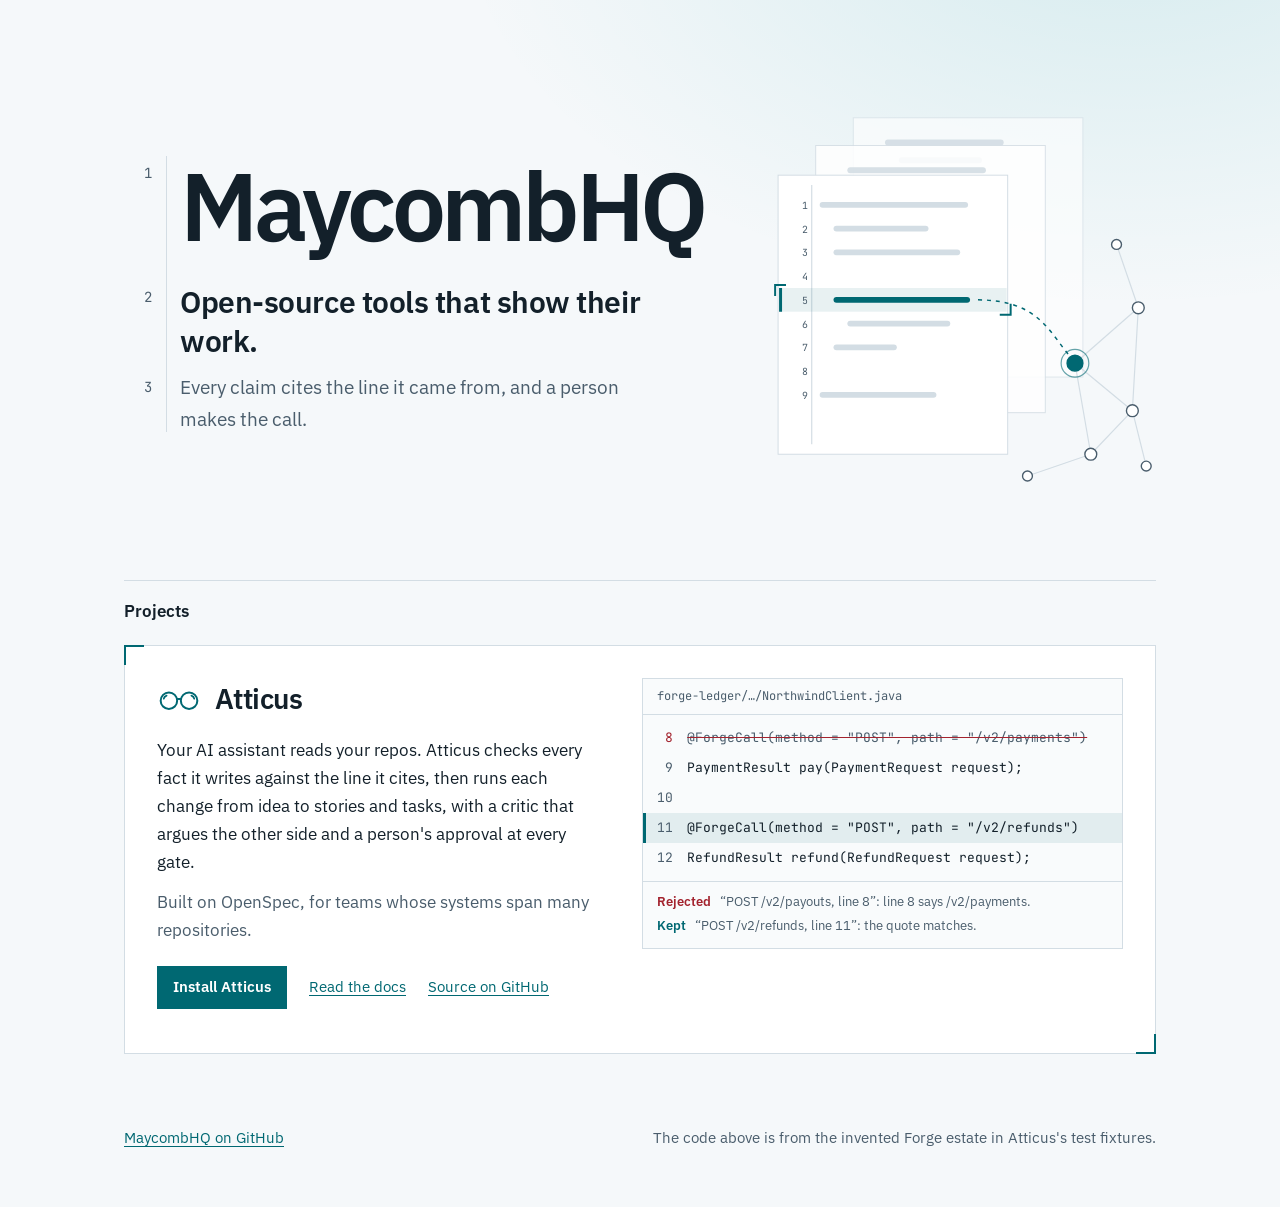
==== index.html @ 2d2ac7ea "Home: version the stylesheet's URL so a cached copy never pairs with a new page Co-Authored-By: Clau" ====
<!doctype html>
<html lang="en">
  <head>
    <meta charset="utf-8" />
    <meta name="viewport" content="width=device-width, initial-scale=1" />
    <title>MaycombHQ</title>
    <meta
      name="description"
      content="MaycombHQ makes open-source tools for software teams that show their work. Its first project is Atticus."
    />
    <meta property="og:title" content="MaycombHQ" />
    <meta
      property="og:description"
      content="Open-source tools that show their work. First project: Atticus."
    />
    <link rel="icon" type="image/svg+xml" href="/favicon.svg" />
    <link
      rel="preload"
      href="/fonts/ibm-plex-sans-latin-400-normal.woff2"
      as="font"
      type="font/woff2"
      crossorigin
    />
    <link
      rel="preload"
      href="/fonts/ibm-plex-sans-latin-600-normal.woff2"
      as="font"
      type="font/woff2"
      crossorigin
    />
    <link
      rel="preload"
      href="/fonts/jetbrains-mono-latin-400-normal.woff2"
      as="font"
      type="font/woff2"
      crossorigin
    />
    <script>
      // The Atticus site (/atticus/) remembers its theme switch on this origin; follow it here.
      try {
        var theme = localStorage.getItem("vitepress-theme-appearance");
        if (theme === "dark" || theme === "light")
          document.documentElement.classList.add(theme);
      } catch (e) {}
    </script>
    <link rel="stylesheet" href="/site.css?v=4a0432f0" />
  </head>
  <body>
    <div class="page">
      <!-- The masthead is set as the first lines of a source file: the house idea is that a claim
           names the line it comes from. -->
      <header class="masthead">
        <ol class="source" aria-label="MaycombHQ">
          <li class="l-name"><h1>MaycombHQ</h1></li>
          <li class="l-claim">
            <p>Open-source tools that show their work.</p>
          </li>
          <li class="l-detail">
            <p>
              Every claim cites the line it came from, and a person makes the
              call.
            </p>
          </li>
        </ol>
        <svg
          class="art"
          viewBox="0 0 470 400"
          role="img"
          aria-labelledby="art-title"
        >
          <title id="art-title">
            A stack of source files; one line on the front file is marked as
            cited, and a thread runs from it to one system on a small map of
            connected systems.
          </title>
          <!-- the files behind: only their tops show -->
          <rect class="card back2" x="164" y="22" width="232" height="262" />
          <rect
            class="bar faint"
            x="196"
            y="44"
            width="120"
            height="6"
            rx="3"
          />
          <rect class="bar faint" x="210" y="62" width="84" height="6" rx="3" />
          <rect class="card back1" x="126" y="50" width="232" height="270" />
          <rect
            class="bar faint"
            x="158"
            y="72"
            width="140"
            height="6"
            rx="3"
          />
          <rect class="bar faint" x="172" y="90" width="96" height="6" rx="3" />
          <!-- the front file -->
          <rect class="card" x="88" y="80" width="232" height="282" />
          <line class="gutter" x1="122" y1="90" x2="122" y2="352" />
          <rect class="cited-wash" x="89" y="194" width="230" height="24" />
          <rect class="cited-edge" x="89" y="194" width="3" height="24" />
          <path class="bracket" d="M85 202 V191 H96 M323 210 V221 H312" />
          <text class="num" x="118" y="114" text-anchor="end">1</text>
          <rect class="bar" x="130" y="107" width="150" height="6" rx="3" />
          <text class="num" x="118" y="138" text-anchor="end">2</text>
          <rect class="bar" x="144" y="131" width="96" height="6" rx="3" />
          <text class="num" x="118" y="162" text-anchor="end">3</text>
          <rect class="bar" x="144" y="155" width="128" height="6" rx="3" />
          <text class="num" x="118" y="186" text-anchor="end">4</text>
          <text class="num" x="118" y="210" text-anchor="end">5</text>
          <rect
            class="bar cited-bar"
            x="144"
            y="203"
            width="138"
            height="6"
            rx="3"
          />
          <text class="num" x="118" y="234" text-anchor="end">6</text>
          <rect class="bar" x="158" y="227" width="104" height="6" rx="3" />
          <text class="num" x="118" y="258" text-anchor="end">7</text>
          <rect class="bar" x="144" y="251" width="64" height="6" rx="3" />
          <text class="num" x="118" y="282" text-anchor="end">8</text>
          <text class="num" x="118" y="306" text-anchor="end">9</text>
          <rect class="bar" x="130" y="299" width="118" height="6" rx="3" />
          <!-- the thread from the cited line to what it says -->
          <path class="thread" d="M290 206 C 350 206, 362 238, 382 262" />
          <!-- the map -->
          <g class="map">
            <path
              class="edge"
              d="M388 270 L446 318 M388 270 L404 362 M446 318 L404 362 M388 270 L452 214 M452 214 L446 318 M452 214 L430 150 M446 318 L460 374 M404 362 L340 384"
            />
            <circle class="node" cx="430" cy="150" r="5" />
            <circle class="node" cx="460" cy="374" r="5" />
            <circle class="node" cx="340" cy="384" r="5" />
            <circle class="node" cx="452" cy="214" r="6" />
            <circle class="node" cx="446" cy="318" r="6" />
            <circle class="node" cx="404" cy="362" r="6" />
            <circle class="node cited" cx="388" cy="270" r="8" />
            <circle class="ring" cx="388" cy="270" r="14" />
          </g>
        </svg>
      </header>

      <main class="projects" aria-labelledby="projects-title">
        <h2 id="projects-title">Projects</h2>

        <article class="project">
          <div class="about">
            <div class="title">
              <svg
                class="mark"
                viewBox="0 0 24 24"
                aria-hidden="true"
                focusable="false"
              >
                <g fill="none" stroke="currentColor" stroke-linecap="round">
                  <g stroke-width="1.1">
                    <circle cx="6.5" cy="12.4" r="4.5" />
                    <circle cx="17.5" cy="12.4" r="4.5" />
                    <path d="M11 11.4 H13" />
                  </g>
                  <path
                    stroke-width="1"
                    d="M3.7 11.3 Q3.9 10.0 5.2 9.6 M20.3 11.3 Q20.1 10.0 18.8 9.6"
                  />
                </g>
              </svg>
              <h3><a href="/atticus/">Atticus</a></h3>
            </div>
            <p>
              Your AI assistant reads your repos. Atticus checks every fact it
              writes against the line it cites, then runs each change from idea
              to stories and tasks, with a critic that argues the other side and
              a person's approval at every gate.
            </p>
            <p>
              Built on OpenSpec, for teams whose systems span many repositories.
            </p>
            <p class="links">
              <a class="primary" href="/atticus/guide/install.html"
                >Install Atticus</a
              >
              <a href="/atticus/">Read the docs</a>
              <a href="https://github.com/maycombhq/atticus"
                >Source on GitHub</a
              >
            </p>
          </div>

          <figure class="demo">
            <figcaption>
              <span class="file">forge-ledger/…/NorthwindClient.java</span>
            </figcaption>
            <div
              class="code"
              role="img"
              aria-label="Five lines of Java. An assistant claimed line 8 calls POST /v2/payouts; line 8 says /v2/payments, so the claim is rejected. Its claim that line 11 calls POST /v2/refunds holds, so it is kept."
            >
              <div class="row">
                <span class="n">8</span
                ><code>@ForgeCall(method = "POST", path = "/v2/payments")</code>
              </div>
              <div class="row">
                <span class="n">9</span
                ><code>PaymentResult pay(PaymentRequest request);</code>
              </div>
              <div class="row"><span class="n">10</span><code></code></div>
              <div class="row">
                <span class="n">11</span
                ><code>@ForgeCall(method = "POST", path = "/v2/refunds")</code>
              </div>
              <div class="row">
                <span class="n">12</span
                ><code>RefundResult refund(RefundRequest request);</code>
              </div>
              <span class="cursor" aria-hidden="true"></span>
            </div>
            <ul class="verdicts" aria-hidden="true">
              <li class="no">
                <b>Rejected</b> “POST /v2/payouts, line 8”: line 8 says
                /v2/payments.
              </li>
              <li class="ok">
                <b>Kept</b> “POST /v2/refunds, line 11”: the quote matches.
              </li>
            </ul>
          </figure>
        </article>
      </main>

      <footer class="foot">
        <p>
          <a href="https://github.com/maycombhq">MaycombHQ on GitHub</a>
          <span
            >The code above is from the invented Forge estate in Atticus's test
            fixtures.</span
          >
        </p>
      </footer>
    </div>
  </body>
</html>
---- site.css ----
/* MaycombHQ: the same tokens as the Atticus site (maycombhq.com/atticus), so the two read as one
   place. Light by default, dark when the system asks, and whichever the Atticus site's theme
   switch was last set to (it shares this origin; see the script in each page's head). Every text
   colour keeps 4.5:1 on its ground in both themes. */

@font-face {
  font-family: "IBM Plex Sans";
  font-style: normal;
  font-weight: 400;
  font-display: swap;
  src: url("/fonts/ibm-plex-sans-latin-400-normal.woff2") format("woff2");
}
@font-face {
  font-family: "JetBrains Mono";
  font-style: normal;
  font-weight: 400;
  font-display: swap;
  src: url("/fonts/jetbrains-mono-latin-400-normal.woff2") format("woff2");
}
@font-face {
  font-family: "IBM Plex Sans";
  font-style: normal;
  font-weight: 600;
  font-display: swap;
  src: url("/fonts/ibm-plex-sans-latin-600-normal.woff2") format("woff2");
}

:root {
  color-scheme: light;
  --ink: #f5f8fa;
  --panel: #ffffff;
  --line: #d3dde4;
  --text: #13202a;
  --muted: #4a5d6c;
  --cite: #006872;
  --cite-strong: #00525a;
  --on-cite: #ffffff;
  --cite-wash: rgba(0, 104, 114, 0.09);
  --no: #a3232e;
  --no-wash: rgba(163, 35, 46, 0.08);
  --code-bg: #f9fbfc;
  --glow: rgba(0, 150, 160, 0.13);
  --mono: "JetBrains Mono", ui-monospace, "Cascadia Mono", Consolas, monospace;
  --gutter: 56px;
}
:root.dark {
  color-scheme: dark;
  --ink: #0e1820;
  --panel: #13212b;
  --line: #253642;
  --text: #e3edf2;
  --muted: #a3b5c2;
  --cite: #5ce1ee;
  --cite-strong: #9ff0f7;
  --on-cite: #06262a;
  --cite-wash: rgba(92, 225, 238, 0.1);
  --no: #ff9aa2;
  --no-wash: rgba(255, 120, 130, 0.1);
  --code-bg: #0f1c25;
  --glow: rgba(92, 225, 238, 0.09);
}
@media (prefers-color-scheme: dark) {
  :root:not(.light) {
    color-scheme: dark;
    --ink: #0e1820;
    --panel: #13212b;
    --line: #253642;
    --text: #e3edf2;
    --muted: #a3b5c2;
    --cite: #5ce1ee;
    --cite-strong: #9ff0f7;
    --on-cite: #06262a;
    --cite-wash: rgba(92, 225, 238, 0.1);
    --no: #ff9aa2;
    --no-wash: rgba(255, 120, 130, 0.1);
    --code-bg: #0f1c25;
    --glow: rgba(92, 225, 238, 0.09);
  }
}

* {
  box-sizing: border-box;
}
html {
  -webkit-text-size-adjust: 100%;
}
body {
  margin: 0;
  background:
    radial-gradient(60rem 36rem at 88% -8%, var(--glow), transparent 70%),
    var(--ink);
  color: var(--text);
  font-family:
    "IBM Plex Sans",
    system-ui,
    -apple-system,
    "Segoe UI",
    sans-serif;
  font-size: 1.0625rem;
  line-height: 1.65;
}
a {
  color: var(--cite);
  text-underline-offset: 3px;
}
a:hover {
  color: var(--cite-strong);
}
:focus-visible {
  outline: 2px solid var(--cite);
  outline-offset: 3px;
}

.page {
  margin: 0 auto;
  max-width: 1080px;
  padding: 96px 24px 56px;
  min-height: 100vh;
  display: flex;
  flex-direction: column;
}
@media (max-width: 640px) {
  .page {
    padding: 48px 16px 40px;
  }
  :root {
    --gutter: 34px;
  }
  .source li::before {
    font-size: 0.75rem;
  }
}

.masthead h1,
.lost h1 {
  margin: 0;
  font-weight: 600;
  line-height: 1;
}

.masthead {
  display: grid;
  grid-template-columns: minmax(0, 1.15fr) minmax(0, 1fr);
  align-items: center;
  gap: 32px;
}

/* The artwork: files, one line cited, a thread to the map it builds. Drawn in the page's own
   colours so it follows the theme. */
.art {
  width: 100%;
  height: auto;
  max-width: 470px;
  justify-self: end;
  overflow: visible;
}
.art .card {
  fill: var(--panel);
  stroke: var(--line);
}
.art .back1 {
  opacity: 0.85;
}
.art .back2 {
  opacity: 0.6;
}
.art .gutter,
.art .edge {
  stroke: var(--line);
  stroke-width: 1.2;
  fill: none;
}
.art .num {
  font: 400 10px var(--mono);
  fill: var(--muted);
}
.art .bar {
  fill: var(--line);
}
.art .bar.faint {
  opacity: 0.9;
}
.art .cited-wash {
  fill: var(--cite-wash);
}
.art .cited-edge,
.art .cited-bar,
.art .node.cited {
  fill: var(--cite);
}
.art .bracket,
.art .thread,
.art .ring {
  fill: none;
  stroke: var(--cite);
  stroke-width: 2;
}
.art .thread {
  stroke-width: 1.5;
  stroke-dasharray: 4 5;
}
.art .ring {
  stroke-width: 1.2;
  opacity: 0.6;
}
.art .node {
  fill: var(--panel);
  stroke: var(--muted);
  stroke-width: 1.4;
}
.art .node.cited {
  stroke: var(--cite);
}
@media (max-width: 760px) {
  .masthead {
    grid-template-columns: minmax(0, 1fr);
  }
  .art {
    justify-self: start;
    max-width: 340px;
    margin-left: var(--gutter);
  }
}

/* The masthead as the first three lines of a file, numbered in a gutter. */
.source {
  list-style: none;
  counter-reset: line;
  margin: 0;
  padding: 0;
  position: relative;
}
.source::before {
  /* the gutter's rule */
  content: "";
  position: absolute;
  top: 0.2em;
  bottom: 0.2em;
  left: calc(var(--gutter) - 14px);
  border-left: 1px solid var(--line);
}
.source li {
  counter-increment: line;
  position: relative;
  padding-left: var(--gutter);
}
.source li::before {
  content: counter(line);
  position: absolute;
  left: 0;
  width: calc(var(--gutter) - 28px);
  text-align: right;
  font: 400 0.875rem/1 var(--mono);
  color: var(--muted);
}
.source .l-name::before {
  top: calc(0.5em + 0.4rem);
}
.source .l-name h1 {
  font-size: clamp(3rem, 1.4rem + 6vw, 6rem);
  letter-spacing: -0.045em;
  padding: 0.04em 0 0.12em;
}
.source .l-claim {
  margin-top: 18px;
}
.source .l-claim::before,
.source .l-detail::before {
  top: 0.55em;
}
.source .l-claim p {
  margin: 0;
  font-size: clamp(1.375rem, 1.1rem + 1.2vw, 1.875rem);
  line-height: 1.3;
  font-weight: 600;
  letter-spacing: -0.015em;
  max-width: 22em;
}
.source .l-detail {
  margin-top: 12px;
}
.source .l-detail p {
  margin: 0;
  max-width: 44ch;
  font-size: 1.1875rem;
  color: var(--muted);
}

.projects {
  margin: 88px 0 0;
}
.projects h2 {
  font-size: 1.0625rem;
  font-weight: 600;
  margin: 0 0 20px;
  padding-top: 16px;
  border-top: 1px solid var(--line);
}

/* A project's entry, in the corner brackets the Atticus app uses for what has been checked. */
.project {
  position: relative;
  display: grid;
  grid-template-columns: minmax(0, 1fr) minmax(0, 1.08fr);
  gap: 32px 40px;
  padding: 32px;
  background: var(--panel);
  border: 1px solid var(--line);
}
.project::before,
.project::after {
  content: "";
  position: absolute;
  width: 18px;
  height: 18px;
  border: 0 solid var(--cite);
  pointer-events: none;
}
.project::before {
  top: -1px;
  left: -1px;
  border-width: 2px 0 0 2px;
}
.project::after {
  bottom: -1px;
  right: -1px;
  border-width: 0 2px 2px 0;
}
.project .title {
  display: flex;
  align-items: center;
  gap: 14px;
  margin-bottom: 14px;
}
.project .mark {
  width: 44px;
  height: 44px;
  flex: none;
  color: var(--cite);
}
.project h3 {
  margin: 0;
  font-size: 1.75rem;
  line-height: 1.1;
  font-weight: 600;
  letter-spacing: -0.02em;
}
.project h3 a {
  color: var(--text);
  text-decoration: none;
}
.project h3 a:hover {
  color: var(--cite-strong);
  text-decoration: underline;
  text-decoration-color: var(--cite);
}
.project .about p {
  margin: 0 0 12px;
  max-width: 54ch;
}
.project .about p + p {
  color: var(--muted);
}
.project .links {
  display: flex;
  flex-wrap: wrap;
  align-items: center;
  gap: 10px 22px;
  margin-top: 22px !important;
  font-size: 0.9375rem;
}
.project .links a.primary {
  display: inline-block;
  padding: 9px 16px;
  background: var(--cite);
  color: var(--on-cite);
  font-weight: 600;
  text-decoration: none;
}
.project .links a.primary:hover {
  background: var(--cite-strong);
  color: var(--on-cite);
}

/* The one moment of motion: the verifier's cursor checks line 8, rejects it, moves to line 11
   and keeps it. With reduced motion it shows the result. */
.demo {
  --row: 30px;
  margin: 0;
  align-self: start;
  background: var(--code-bg);
  border: 1px solid var(--line);
  font: 400 0.8125rem/var(--row) var(--mono);
  min-width: 0;
}
.demo figcaption {
  padding: 8px 14px;
  border-bottom: 1px solid var(--line);
  color: var(--muted);
  font-size: 0.75rem;
  line-height: 1.6;
}
.demo .code {
  position: relative;
  padding: 8px 0;
  overflow-x: auto;
}
.demo .row {
  position: relative;
  z-index: 1;
  display: flex;
  height: var(--row);
  white-space: pre;
}
.demo .n {
  flex: none;
  width: 44px;
  padding-right: 14px;
  text-align: right;
  color: var(--muted);
}
.demo code {
  font: inherit;
  color: var(--text);
  padding-right: 14px;
}
.demo .cursor {
  position: absolute;
  left: 0;
  right: 0;
  top: 8px;
  height: var(--row);
  border-left: 3px solid var(--cite);
  background: var(--cite-wash);
  animation: check 3.2s cubic-bezier(0.65, 0, 0.35, 1) 0.6s both;
}
.demo .row:nth-child(1) code {
  animation: reject 3.2s linear 0.6s both;
}
.demo .row:nth-child(1) .n {
  animation: reject-n 3.2s linear 0.6s both;
}
@keyframes check {
  0% {
    opacity: 0;
    transform: translateY(0);
  }
  8%,
  38% {
    opacity: 1;
    transform: translateY(0);
    border-color: var(--cite);
    background: var(--cite-wash);
  }
  44% {
    border-color: var(--no);
    background: var(--no-wash);
    transform: translateY(0);
  }
  58% {
    border-color: var(--no);
    background: var(--no-wash);
    transform: translateY(0);
  }
  80%,
  100% {
    opacity: 1;
    transform: translateY(calc(var(--row) * 3));
    border-color: var(--cite);
    background: var(--cite-wash);
  }
}
@keyframes reject {
  0%,
  44% {
    text-decoration: line-through transparent;
  }
  48%,
  100% {
    text-decoration: line-through var(--no);
    color: var(--muted);
  }
}
@keyframes reject-n {
  0%,
  44% {
    color: var(--muted);
  }
  48%,
  100% {
    color: var(--no);
  }
}
.demo .verdicts {
  list-style: none;
  margin: 0;
  padding: 10px 14px 12px;
  border-top: 1px solid var(--line);
  font:
    400 0.8125rem/1.55 "IBM Plex Sans",
    system-ui,
    sans-serif;
  color: var(--muted);
}
.demo .verdicts li + li {
  margin-top: 4px;
}
.demo .verdicts b {
  font-weight: 600;
  margin-right: 6px;
}
.demo .verdicts .no b {
  color: var(--no);
}
.demo .verdicts .ok b {
  color: var(--cite);
}
.demo .verdicts .no {
  animation: appear 0.4s ease 2.1s both;
}
.demo .verdicts .ok {
  animation: appear 0.4s ease 3.4s both;
}
@keyframes appear {
  from {
    opacity: 0;
  }
  to {
    opacity: 1;
  }
}
@media (prefers-reduced-motion: reduce) {
  .demo .cursor,
  .demo .row code,
  .demo .row .n,
  .demo .verdicts li {
    animation-duration: 1ms !important;
    animation-delay: 0s !important;
  }
}

@media (max-width: 860px) {
  .project {
    grid-template-columns: minmax(0, 1fr);
    padding: 24px;
  }
}
@media (max-width: 480px) {
  .project {
    padding: 20px 16px;
  }
  .demo {
    font-size: 0.75rem;
  }
}

.foot {
  margin-top: auto;
  padding-top: 72px;
  font-size: 0.9375rem;
  color: var(--muted);
}
.foot p {
  margin: 0;
  display: flex;
  flex-wrap: wrap;
  gap: 6px 24px;
  justify-content: space-between;
}

.lost h1 {
  font-size: clamp(2rem, 1.4rem + 3vw, 3rem);
  letter-spacing: -0.02em;
}
.lost p {
  margin: 16px 0 0;
  max-width: 52ch;
}
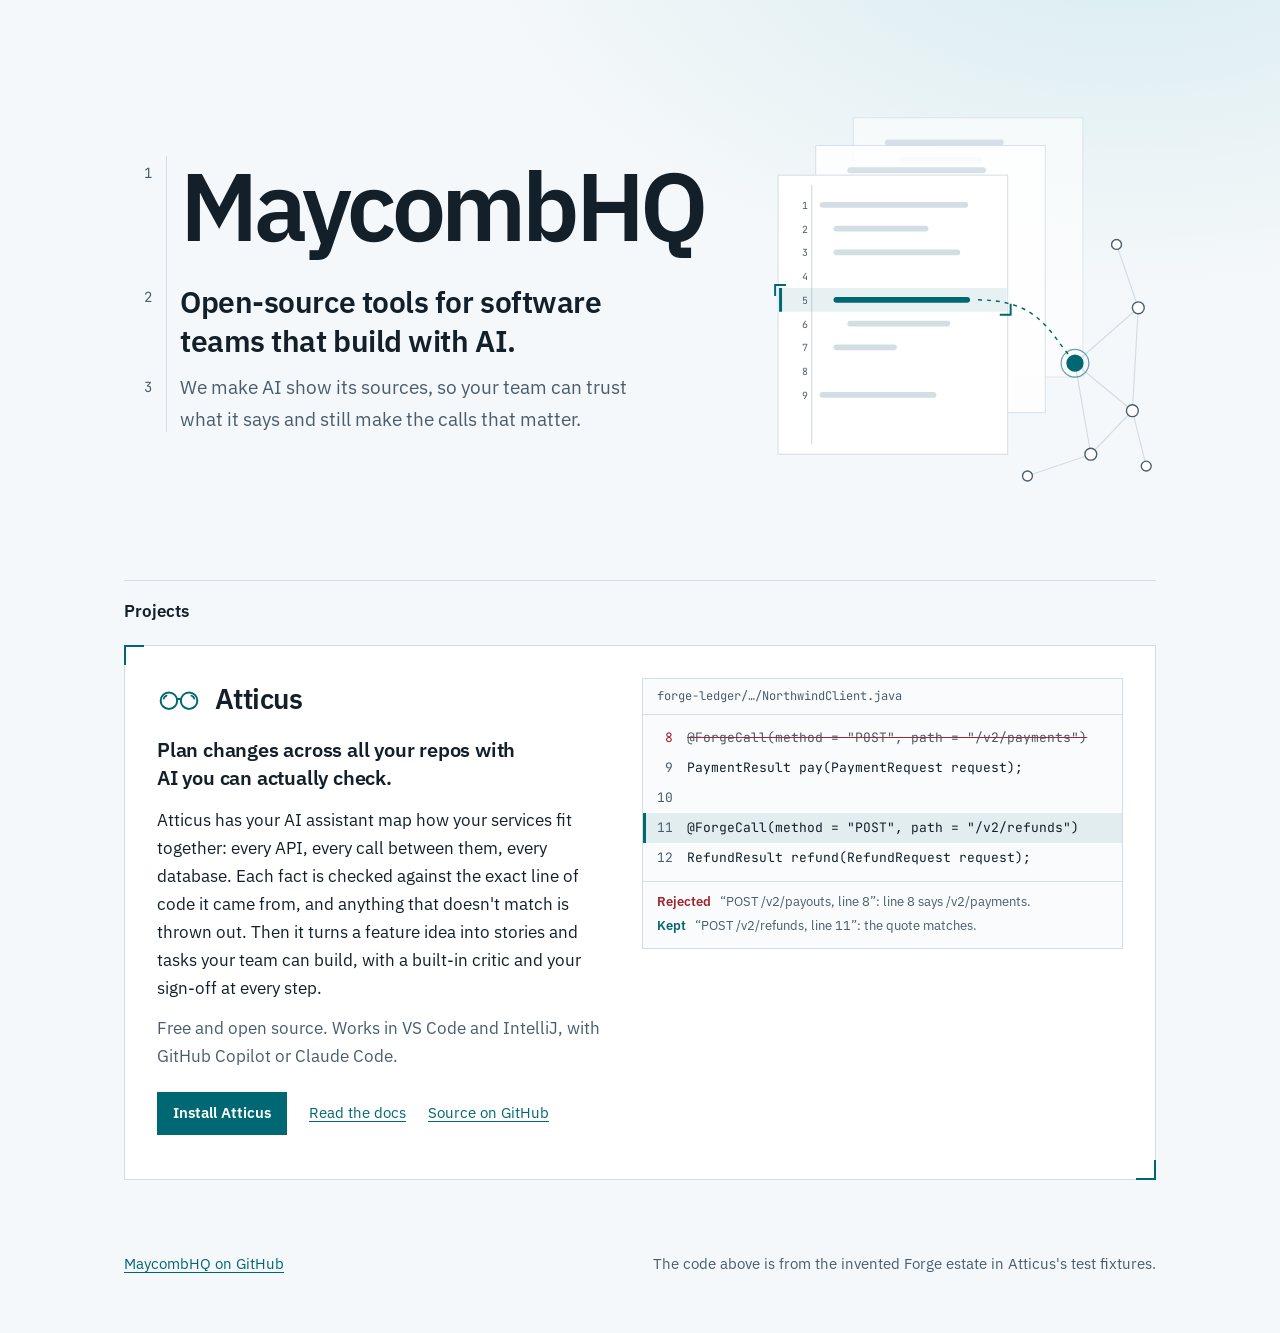
==== commit 927ff084: "Home: plainer words for MaycombHQ and Atticus Co-Authored-By: Claude Opus 5.5 <noreply@anthropic.com" ====
--- a/index.html
+++ b/index.html
@@ -43,7 +43,7 @@
           document.documentElement.classList.add(theme);
       } catch (e) {}
     </script>
-    <link rel="stylesheet" href="/site.css?v=4a0432f0" />
+    <link rel="stylesheet" href="/site.css?v=3b5e0f34" />
   </head>
   <body>
     <div class="page">
@@ -53,12 +53,12 @@
         <ol class="source" aria-label="MaycombHQ">
           <li class="l-name"><h1>MaycombHQ</h1></li>
           <li class="l-claim">
-            <p>Open-source tools that show their work.</p>
+            <p>Open-source tools for software teams that build with AI.</p>
           </li>
           <li class="l-detail">
             <p>
-              Every claim cites the line it came from, and a person makes the
-              call.
+              We make AI show its sources, so your team can trust what it says
+              and still make the calls that matter.
             </p>
           </li>
         </ol>
@@ -169,14 +169,20 @@
               </svg>
               <h3><a href="/atticus/">Atticus</a></h3>
             </div>
+            <p class="pitch">
+              Plan changes across all your repos with AI you can actually check.
+            </p>
             <p>
-              Your AI assistant reads your repos. Atticus checks every fact it
-              writes against the line it cites, then runs each change from idea
-              to stories and tasks, with a critic that argues the other side and
-              a person's approval at every gate.
+              Atticus has your AI assistant map how your services fit together:
+              every API, every call between them, every database. Each fact is
+              checked against the exact line of code it came from, and anything
+              that doesn't match is thrown out. Then it turns a feature idea
+              into stories and tasks your team can build, with a built-in critic
+              and your sign-off at every step.
             </p>
             <p>
-              Built on OpenSpec, for teams whose systems span many repositories.
+              Free and open source. Works in VS Code and IntelliJ, with GitHub
+              Copilot or Claude Code.
             </p>
             <p class="links">
               <a class="primary" href="/atticus/guide/install.html"
--- a/site.css
+++ b/site.css
@@ -358,7 +358,15 @@
   margin: 0 0 12px;
   max-width: 54ch;
 }
-.project .about p + p {
+.project .about .pitch {
+  font-size: 1.25rem;
+  line-height: 1.4;
+  font-weight: 600;
+  letter-spacing: -0.01em;
+  max-width: 30ch;
+  margin-bottom: 14px;
+}
+.project .about p:not(.pitch):not(.links) + p:not(.links) {
   color: var(--muted);
 }
 .project .links {
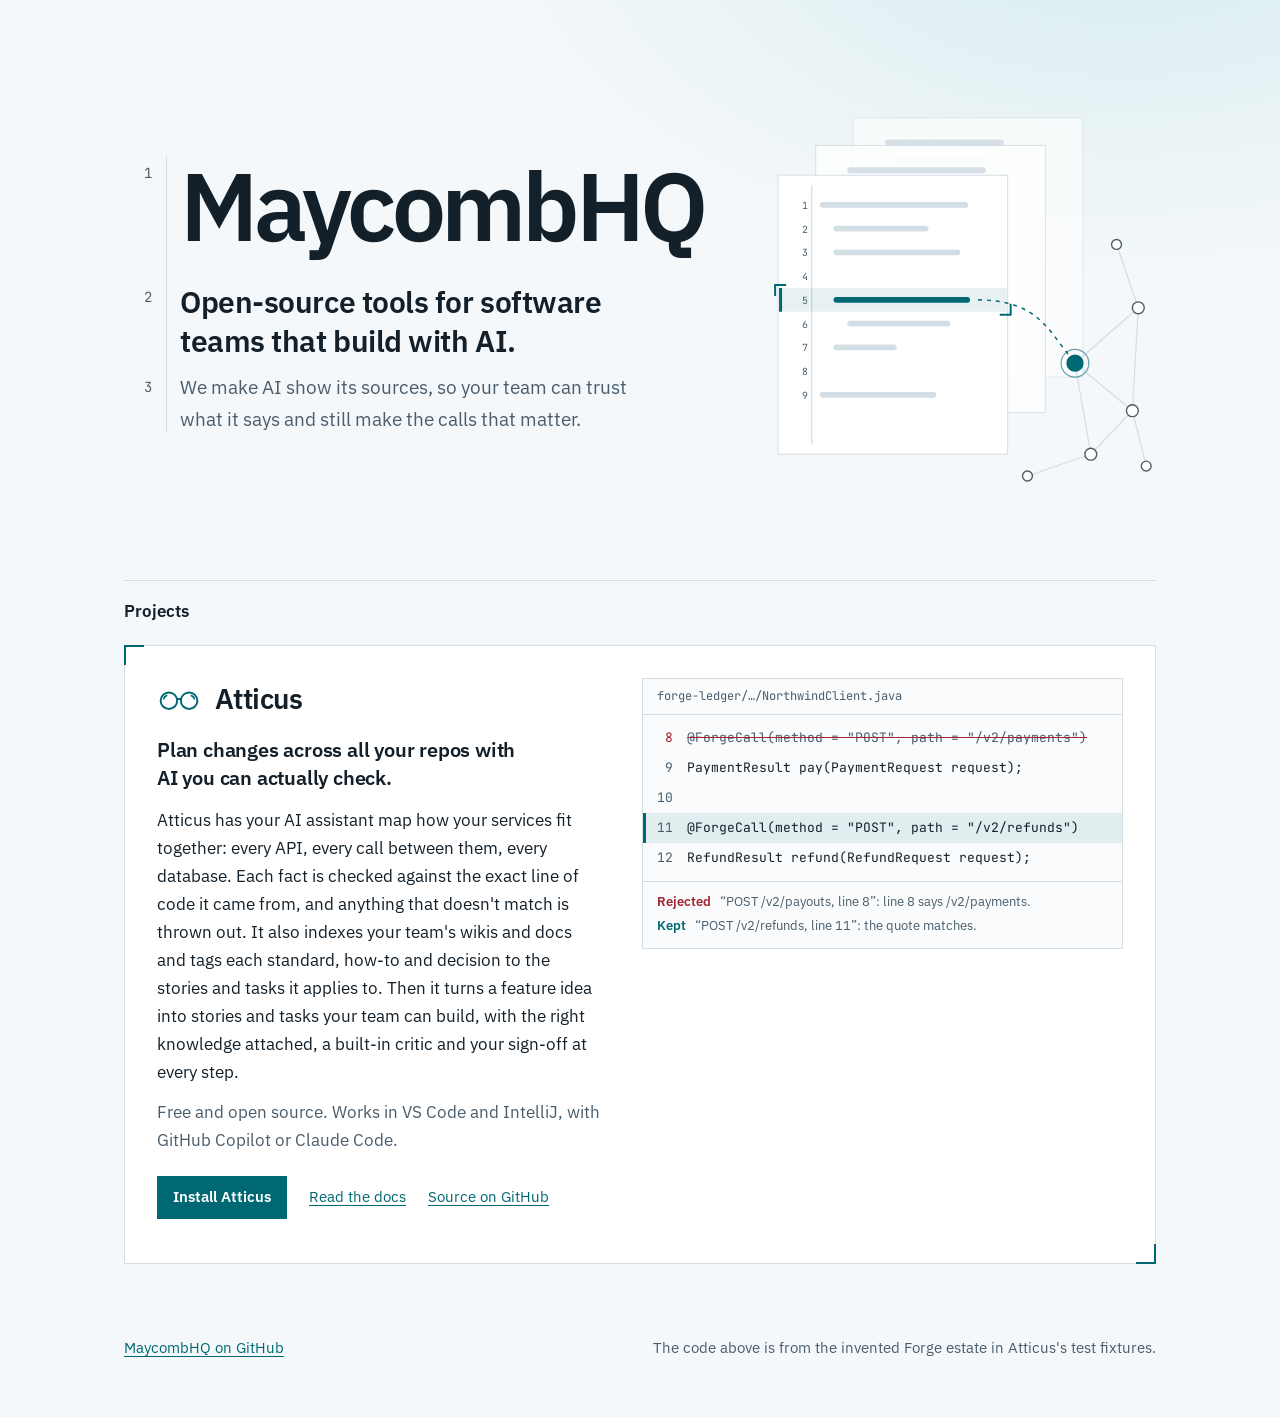
==== commit 3559f0c3: "Home: Atticus indexes your wikis and tags knowledge to each task Co-Authored-By: Claude Opus 5.5 <no" ====
--- a/index.html
+++ b/index.html
@@ -176,9 +176,11 @@
               Atticus has your AI assistant map how your services fit together:
               every API, every call between them, every database. Each fact is
               checked against the exact line of code it came from, and anything
-              that doesn't match is thrown out. Then it turns a feature idea
-              into stories and tasks your team can build, with a built-in critic
-              and your sign-off at every step.
+              that doesn't match is thrown out. It also indexes your team's
+              wikis and docs and tags each standard, how-to and decision to the
+              stories and tasks it applies to. Then it turns a feature idea into
+              stories and tasks your team can build, with the right knowledge
+              attached, a built-in critic and your sign-off at every step.
             </p>
             <p>
               Free and open source. Works in VS Code and IntelliJ, with GitHub
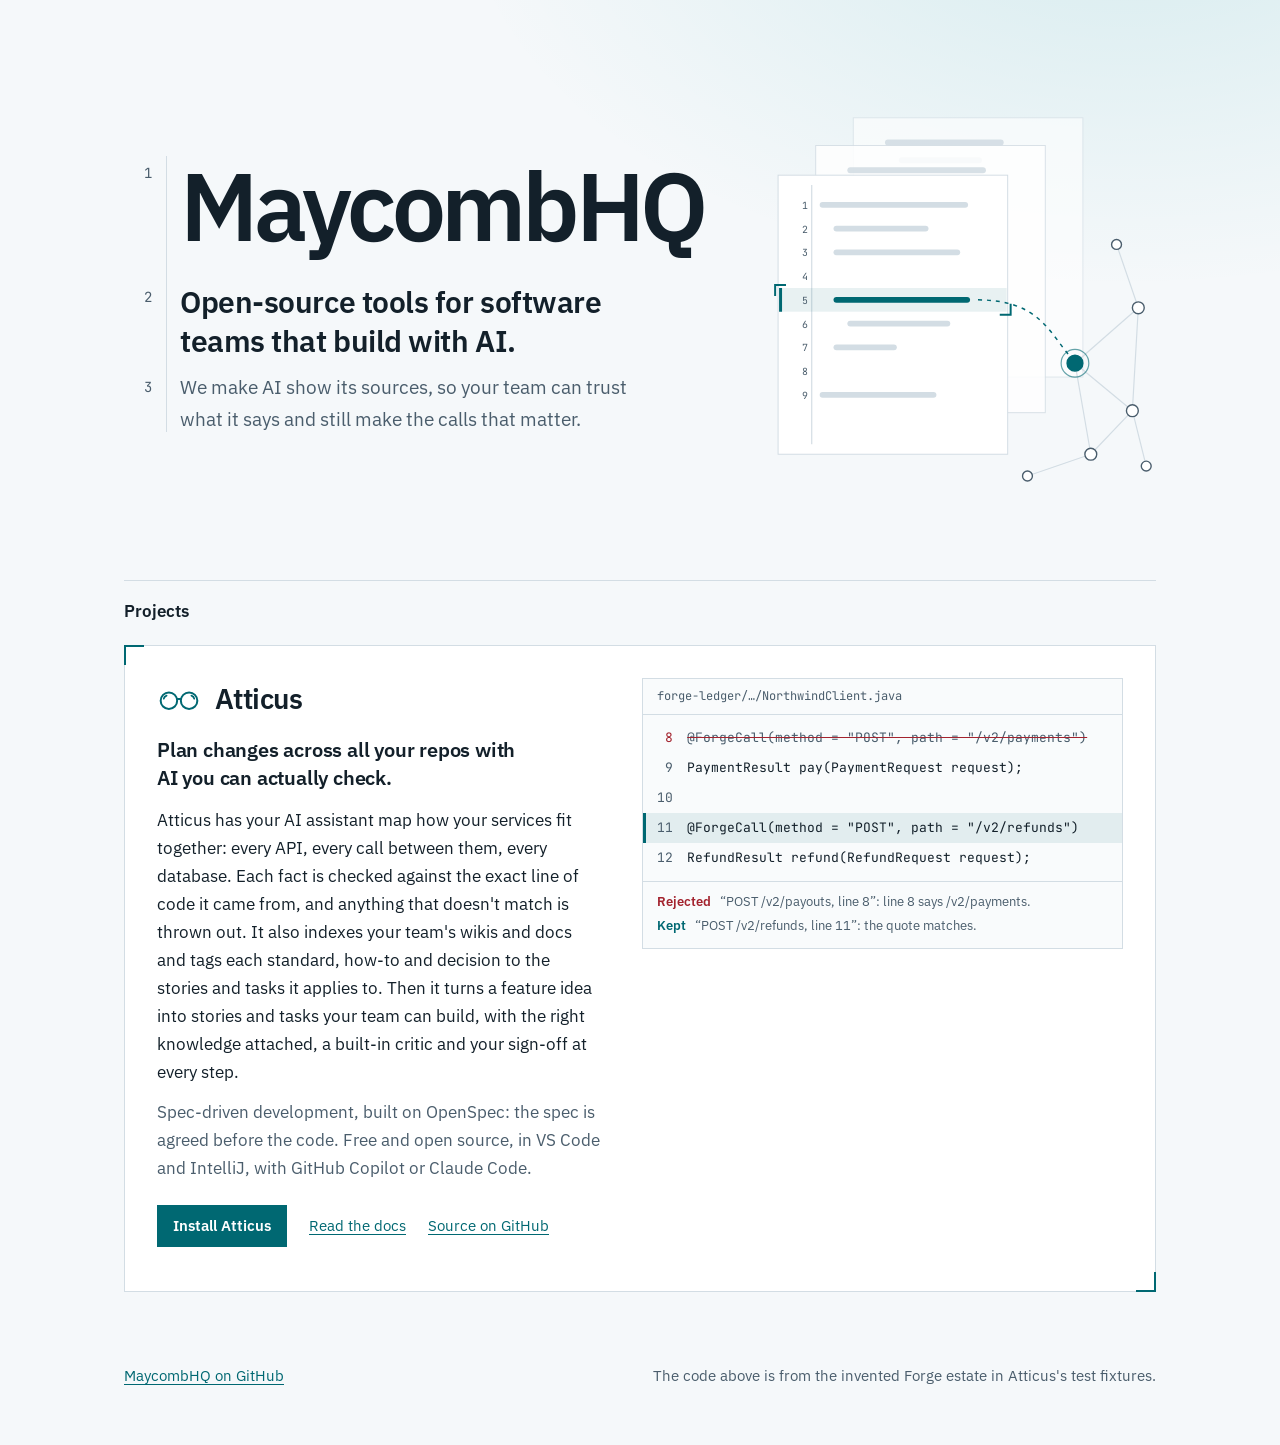
==== commit 235706a1: "Home: Atticus is spec-driven development, built on OpenSpec Co-Authored-By: Claude Opus 5.5 <noreply" ====
--- a/index.html
+++ b/index.html
@@ -6,7 +6,7 @@
     <title>MaycombHQ</title>
     <meta
       name="description"
-      content="MaycombHQ makes open-source tools for software teams that show their work. Its first project is Atticus."
+      content="MaycombHQ makes open-source tools for software teams that build with AI. Its first project is Atticus, spec-driven development across many repos, built on OpenSpec."
     />
     <meta property="og:title" content="MaycombHQ" />
     <meta
@@ -183,8 +183,9 @@
               attached, a built-in critic and your sign-off at every step.
             </p>
             <p>
-              Free and open source. Works in VS Code and IntelliJ, with GitHub
-              Copilot or Claude Code.
+              Spec-driven development, built on OpenSpec: the spec is agreed
+              before the code. Free and open source, in VS Code and IntelliJ,
+              with GitHub Copilot or Claude Code.
             </p>
             <p class="links">
               <a class="primary" href="/atticus/guide/install.html"
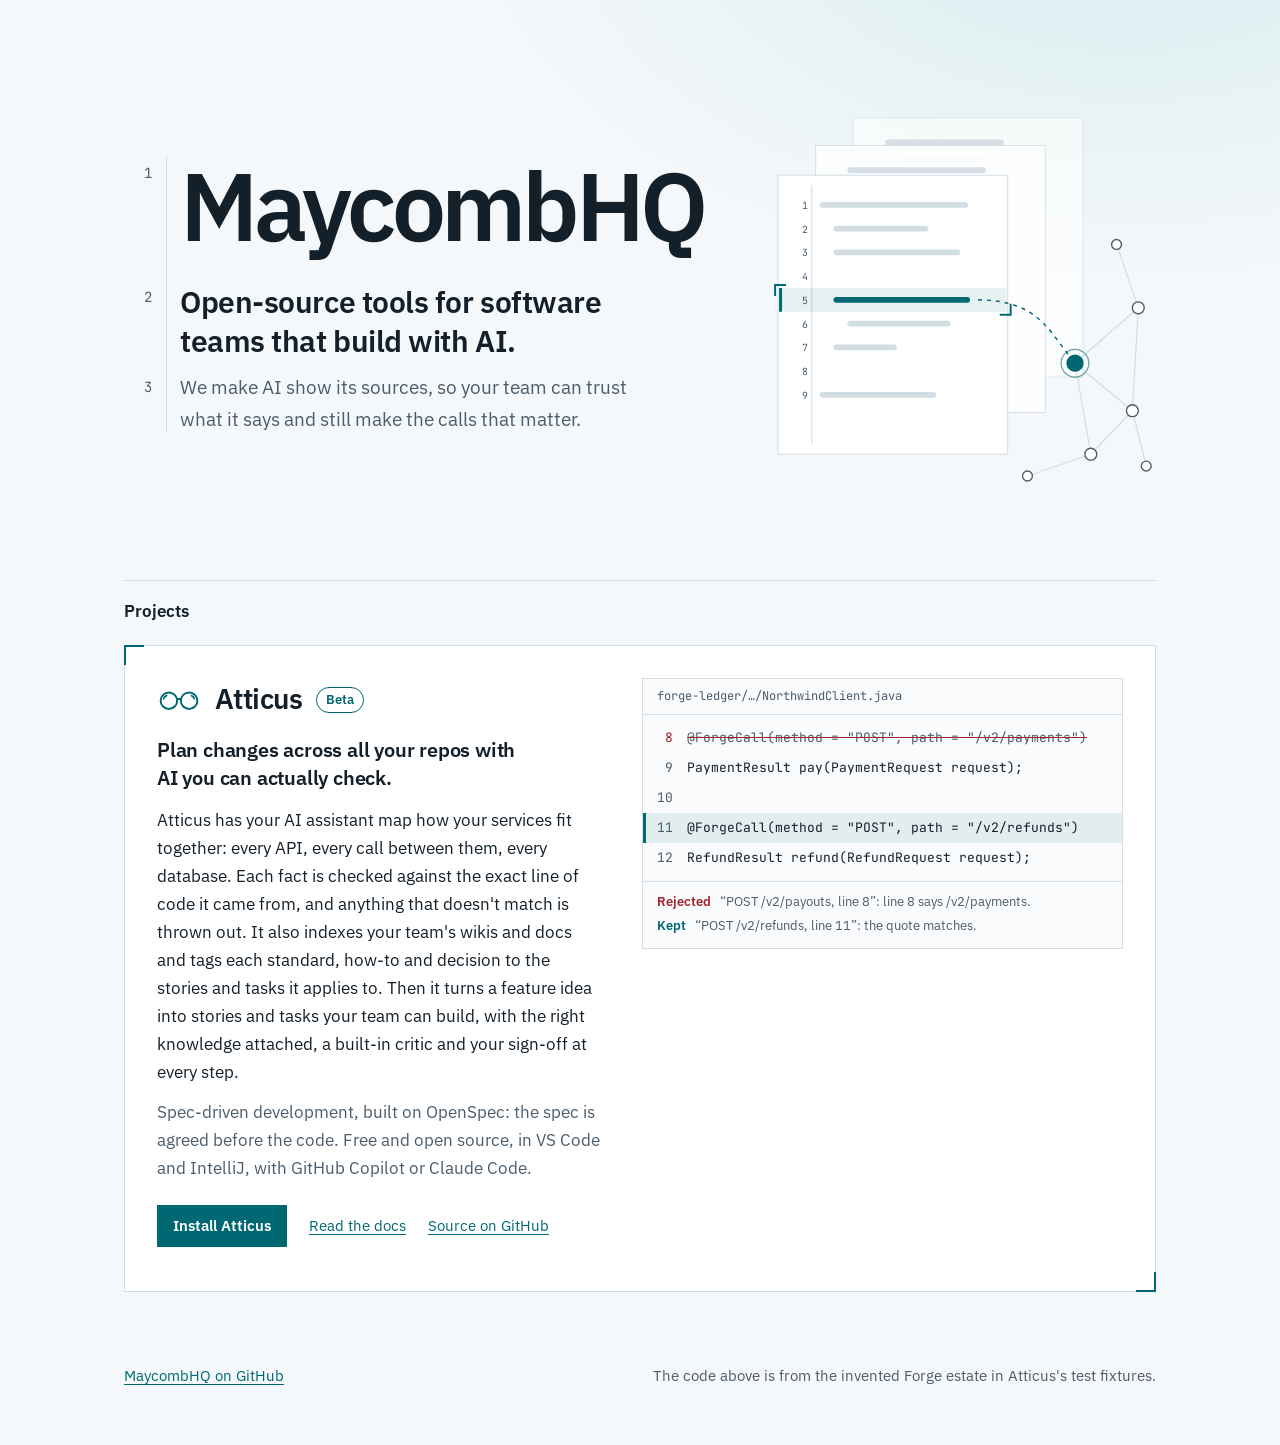
==== commit d5b3a372: "Home: Atticus marked Beta Co-Authored-By: Claude Opus 5.5 <noreply@anthropic.com> Claude-Session: ht" ====
--- a/index.html
+++ b/index.html
@@ -43,7 +43,7 @@
           document.documentElement.classList.add(theme);
       } catch (e) {}
     </script>
-    <link rel="stylesheet" href="/site.css?v=3b5e0f34" />
+    <link rel="stylesheet" href="/site.css?v=e41b0713" />
   </head>
   <body>
     <div class="page">
@@ -168,6 +168,11 @@
                 </g>
               </svg>
               <h3><a href="/atticus/">Atticus</a></h3>
+              <span
+                class="badge"
+                title="Atticus is in beta: try it, and expect changes"
+                >Beta</span
+              >
             </div>
             <p class="pitch">
               Plan changes across all your repos with AI you can actually check.
--- a/site.css
+++ b/site.css
@@ -332,6 +332,15 @@
   gap: 14px;
   margin-bottom: 14px;
 }
+.project .badge {
+  padding: 2px 9px;
+  border: 1px solid var(--cite);
+  border-radius: 999px;
+  color: var(--cite);
+  font-size: 0.8125rem;
+  font-weight: 600;
+  line-height: 1.5;
+}
 .project .mark {
   width: 44px;
   height: 44px;
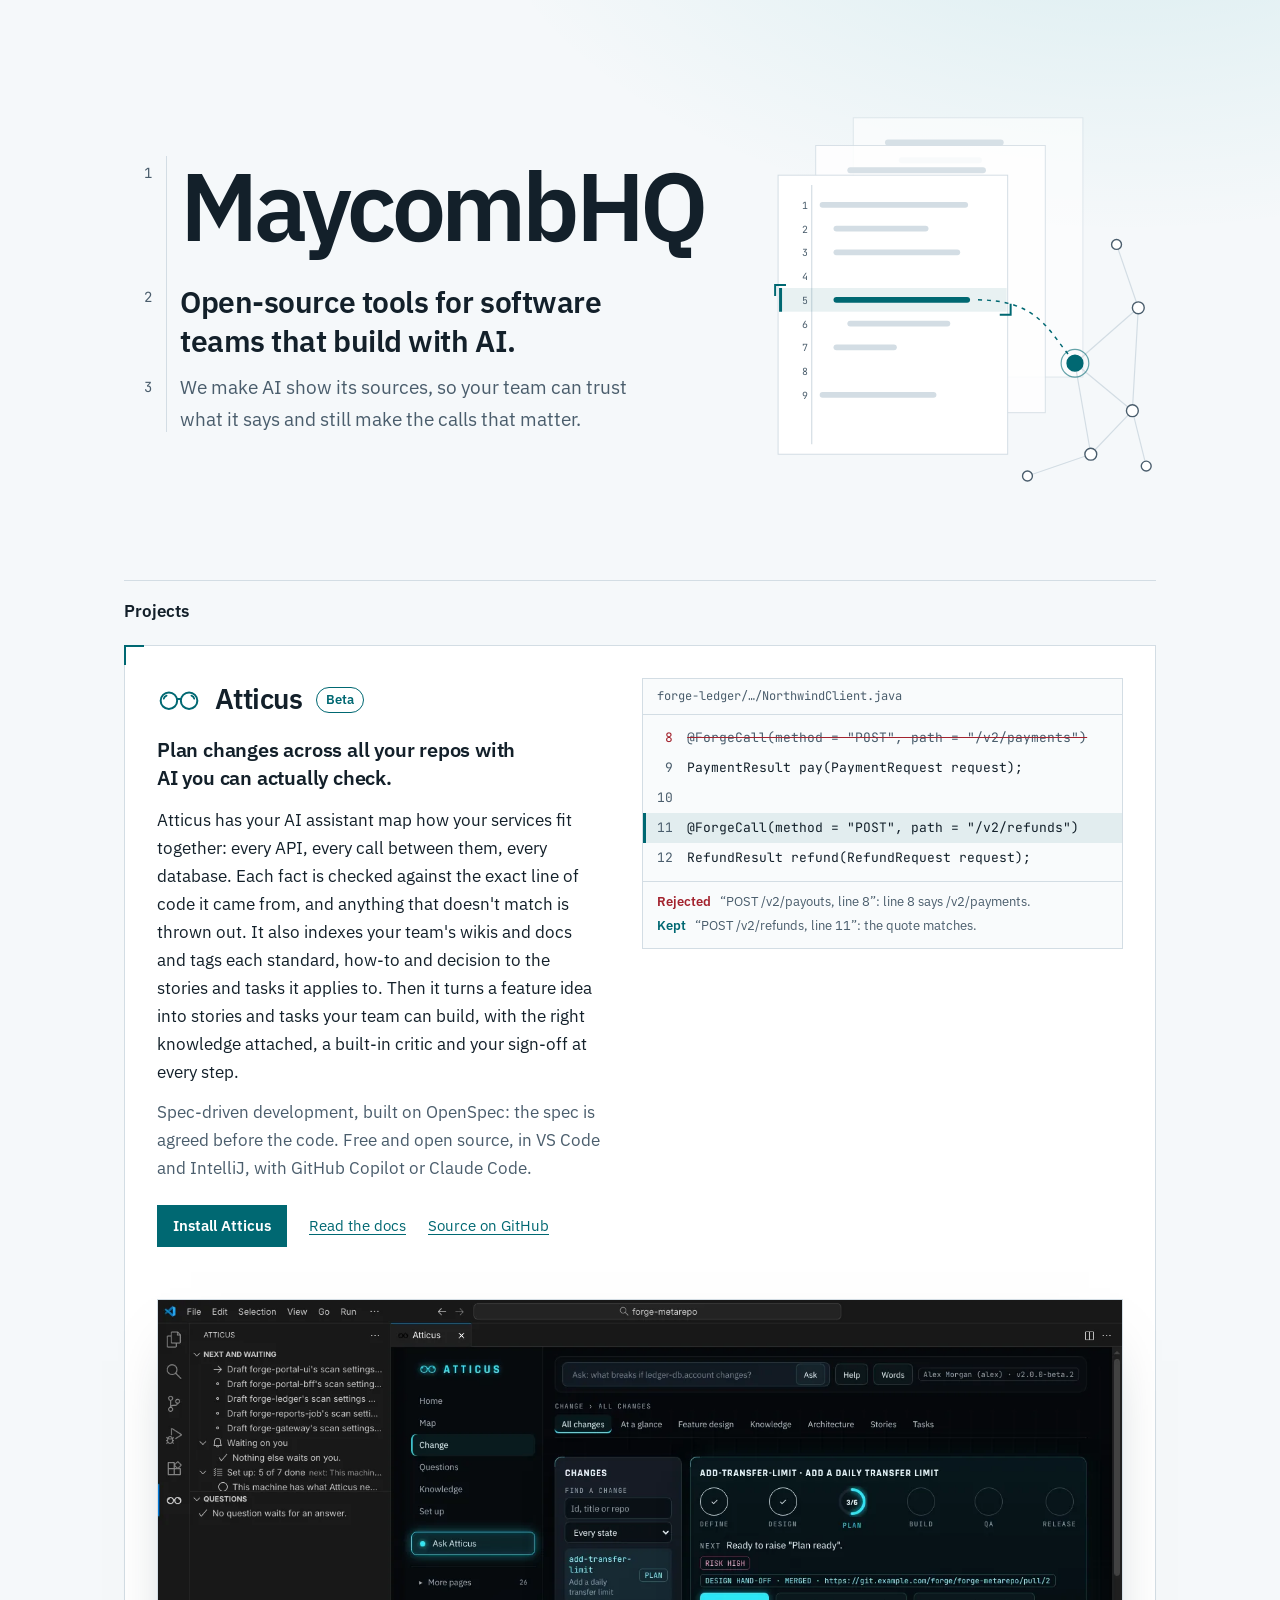
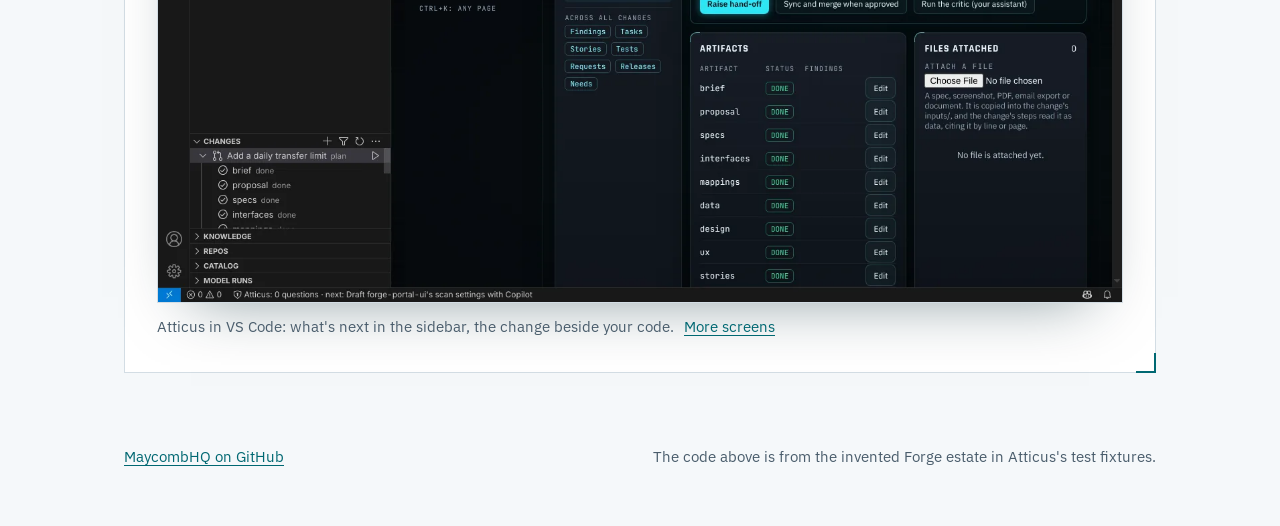
==== commit 669764ec: "Home: Atticus in VS Code, a real screenshot on the Forge practice estate Co-Authored-By: Claude Opus" ====
--- a/index.html
+++ b/index.html
@@ -43,7 +43,7 @@
           document.documentElement.classList.add(theme);
       } catch (e) {}
     </script>
-    <link rel="stylesheet" href="/site.css?v=e41b0713" />
+    <link rel="stylesheet" href="/site.css?v=a6239123" />
   </head>
   <body>
     <div class="page">
@@ -241,6 +241,22 @@
               </li>
             </ul>
           </figure>
+          <figure class="screen">
+            <a href="/images/atticus-vscode.webp">
+              <img
+                src="/images/atticus-vscode.webp"
+                width="1439"
+                height="899"
+                loading="lazy"
+                alt="VS Code with the Atticus sidebar and the Atticus app open in a tab on a change's page: its stages from define to release, its risk and its artifacts."
+              />
+            </a>
+            <figcaption>
+              Atticus in VS Code: what's next in the sidebar, the change beside
+              your code.
+              <a href="/atticus/#screens-title">More screens</a>
+            </figcaption>
+          </figure>
         </article>
       </main>
 
--- a/site.css
+++ b/site.css
@@ -556,6 +556,32 @@
   }
 }
 
+.screen {
+  grid-column: 1 / -1;
+  margin: 8px 0 0;
+}
+.screen a {
+  display: block;
+  border: 1px solid var(--line);
+  box-shadow: 0 28px 60px -34px rgba(0, 40, 50, 0.5);
+}
+.screen img {
+  display: block;
+  width: 100%;
+  height: auto;
+}
+.screen figcaption {
+  margin-top: 12px;
+  font-size: 0.9375rem;
+  color: var(--muted);
+}
+.screen figcaption a {
+  display: inline;
+  border: 0;
+  box-shadow: none;
+  margin-left: 6px;
+}
+
 @media (max-width: 860px) {
   .project {
     grid-template-columns: minmax(0, 1fr);
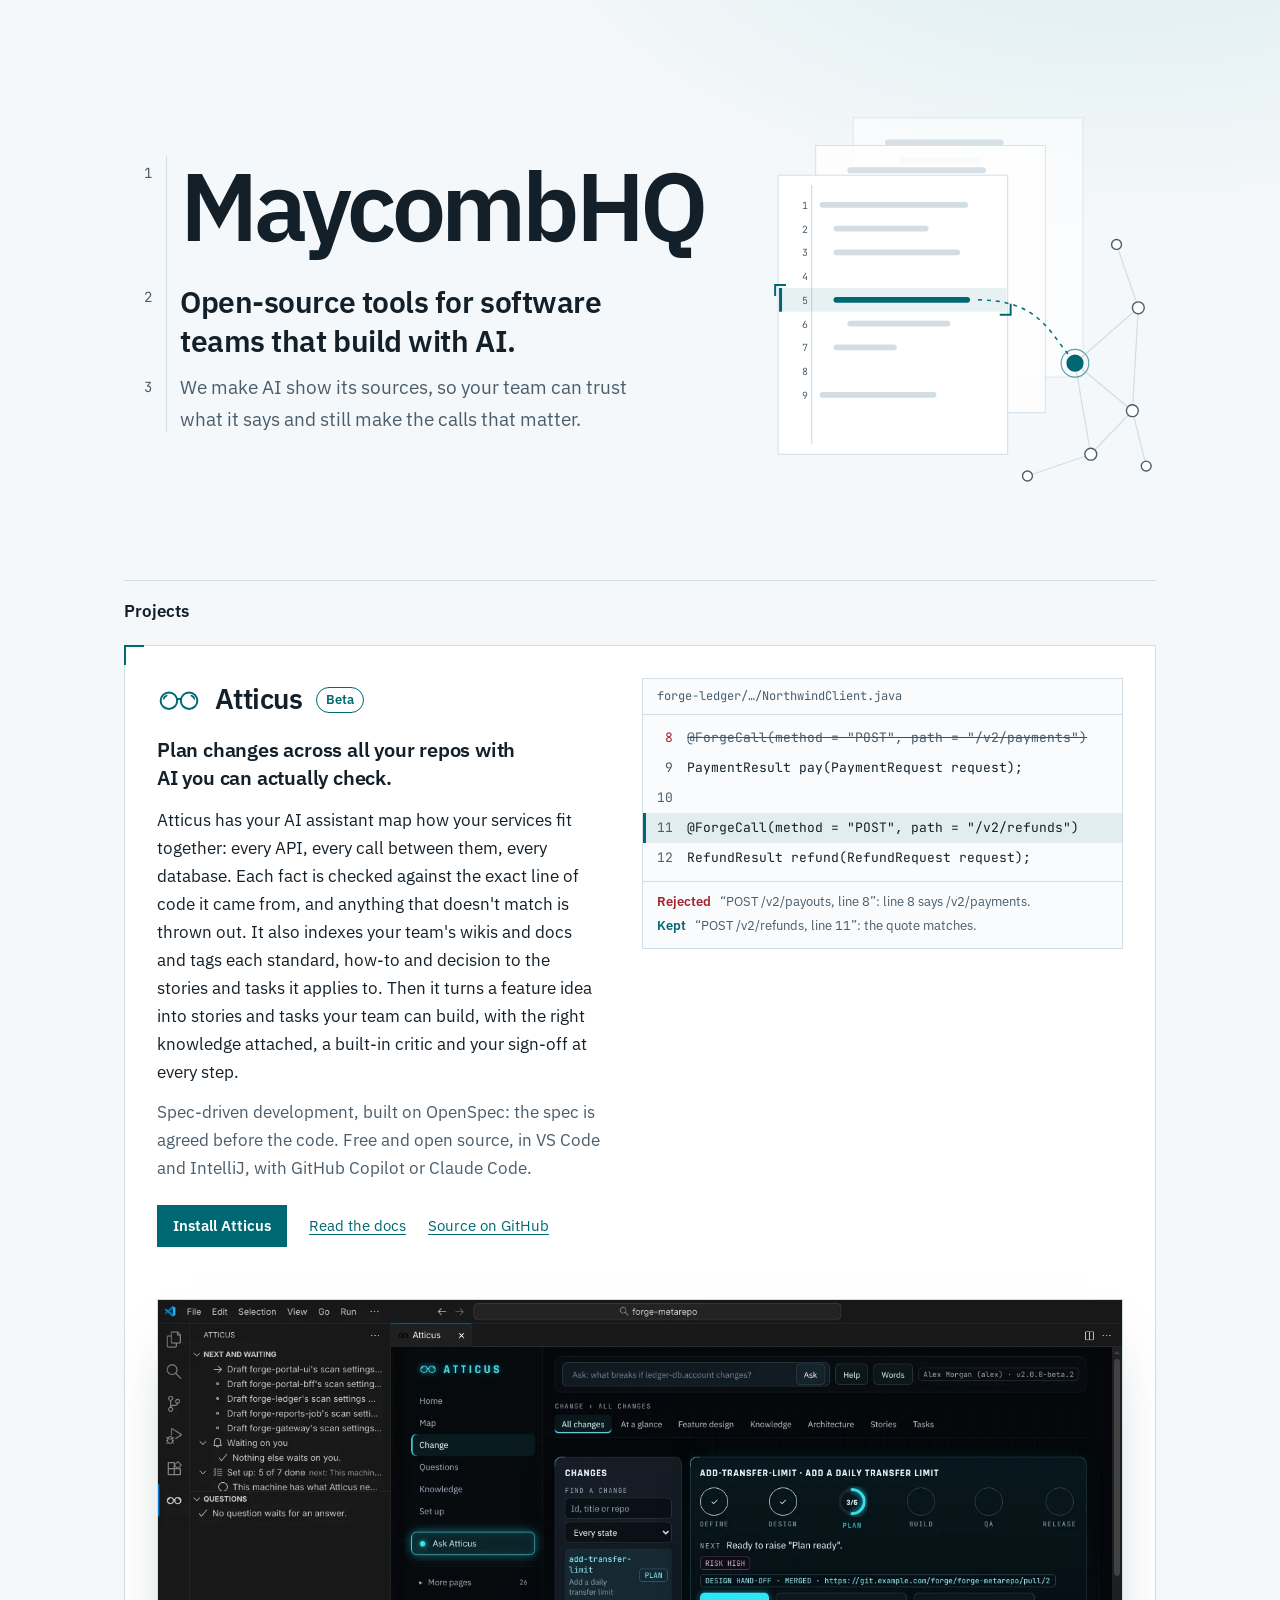
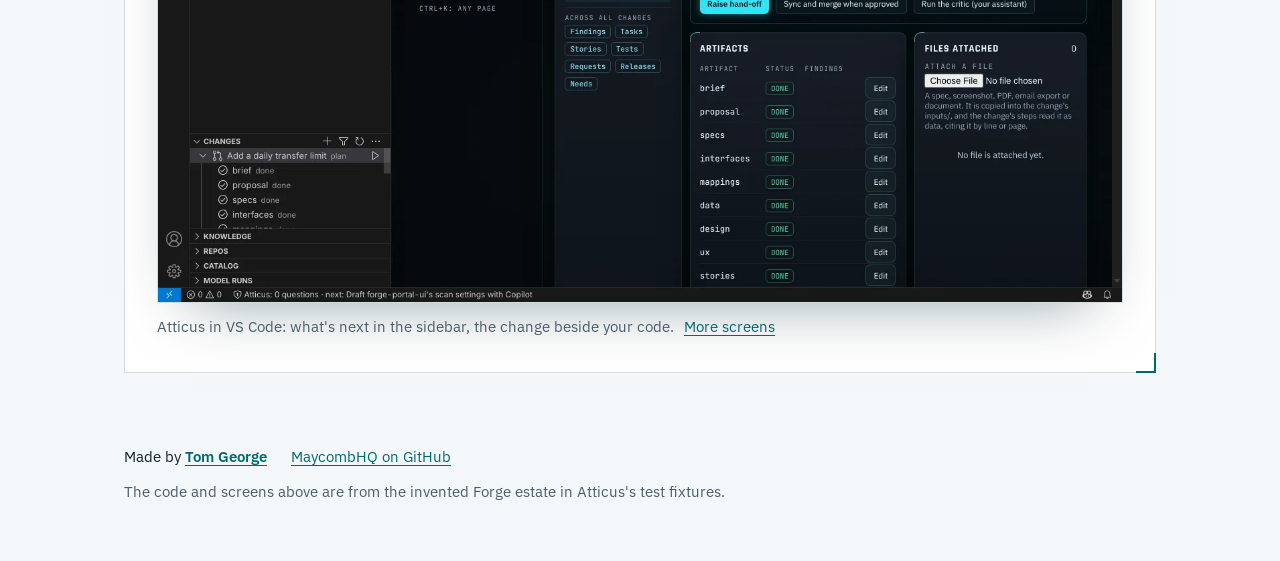
==== commit 81a6897d: "Home: made by Tom George, in the footer Co-Authored-By: Claude Opus 5.5 <noreply@anthropic.com> Clau" ====
--- a/index.html
+++ b/index.html
@@ -43,7 +43,7 @@
           document.documentElement.classList.add(theme);
       } catch (e) {}
     </script>
-    <link rel="stylesheet" href="/site.css?v=a6239123" />
+    <link rel="stylesheet" href="/site.css?v=6ad755e4" />
   </head>
   <body>
     <div class="page">
@@ -261,11 +261,19 @@
       </main>
 
       <footer class="foot">
+        <p class="maker">
+          <span
+            >Made by
+            <a href="https://www.linkedin.com/in/devtomgeorge" rel="author"
+              >Tom George</a
+            ></span
+          >
+          <a href="https://github.com/maycombhq">MaycombHQ on GitHub</a>
+        </p>
         <p>
-          <a href="https://github.com/maycombhq">MaycombHQ on GitHub</a>
           <span
-            >The code above is from the invented Forge estate in Atticus's test
-            fixtures.</span
+            >The code and screens above are from the invented Forge estate in
+            Atticus's test fixtures.</span
           >
         </p>
       </footer>
--- a/site.css
+++ b/site.css
@@ -603,6 +603,15 @@
   font-size: 0.9375rem;
   color: var(--muted);
 }
+.foot .maker {
+  justify-content: flex-start;
+  gap: 6px 24px;
+  margin-bottom: 10px;
+  color: var(--text);
+}
+.foot .maker a[rel="author"] {
+  font-weight: 600;
+}
 .foot p {
   margin: 0;
   display: flex;
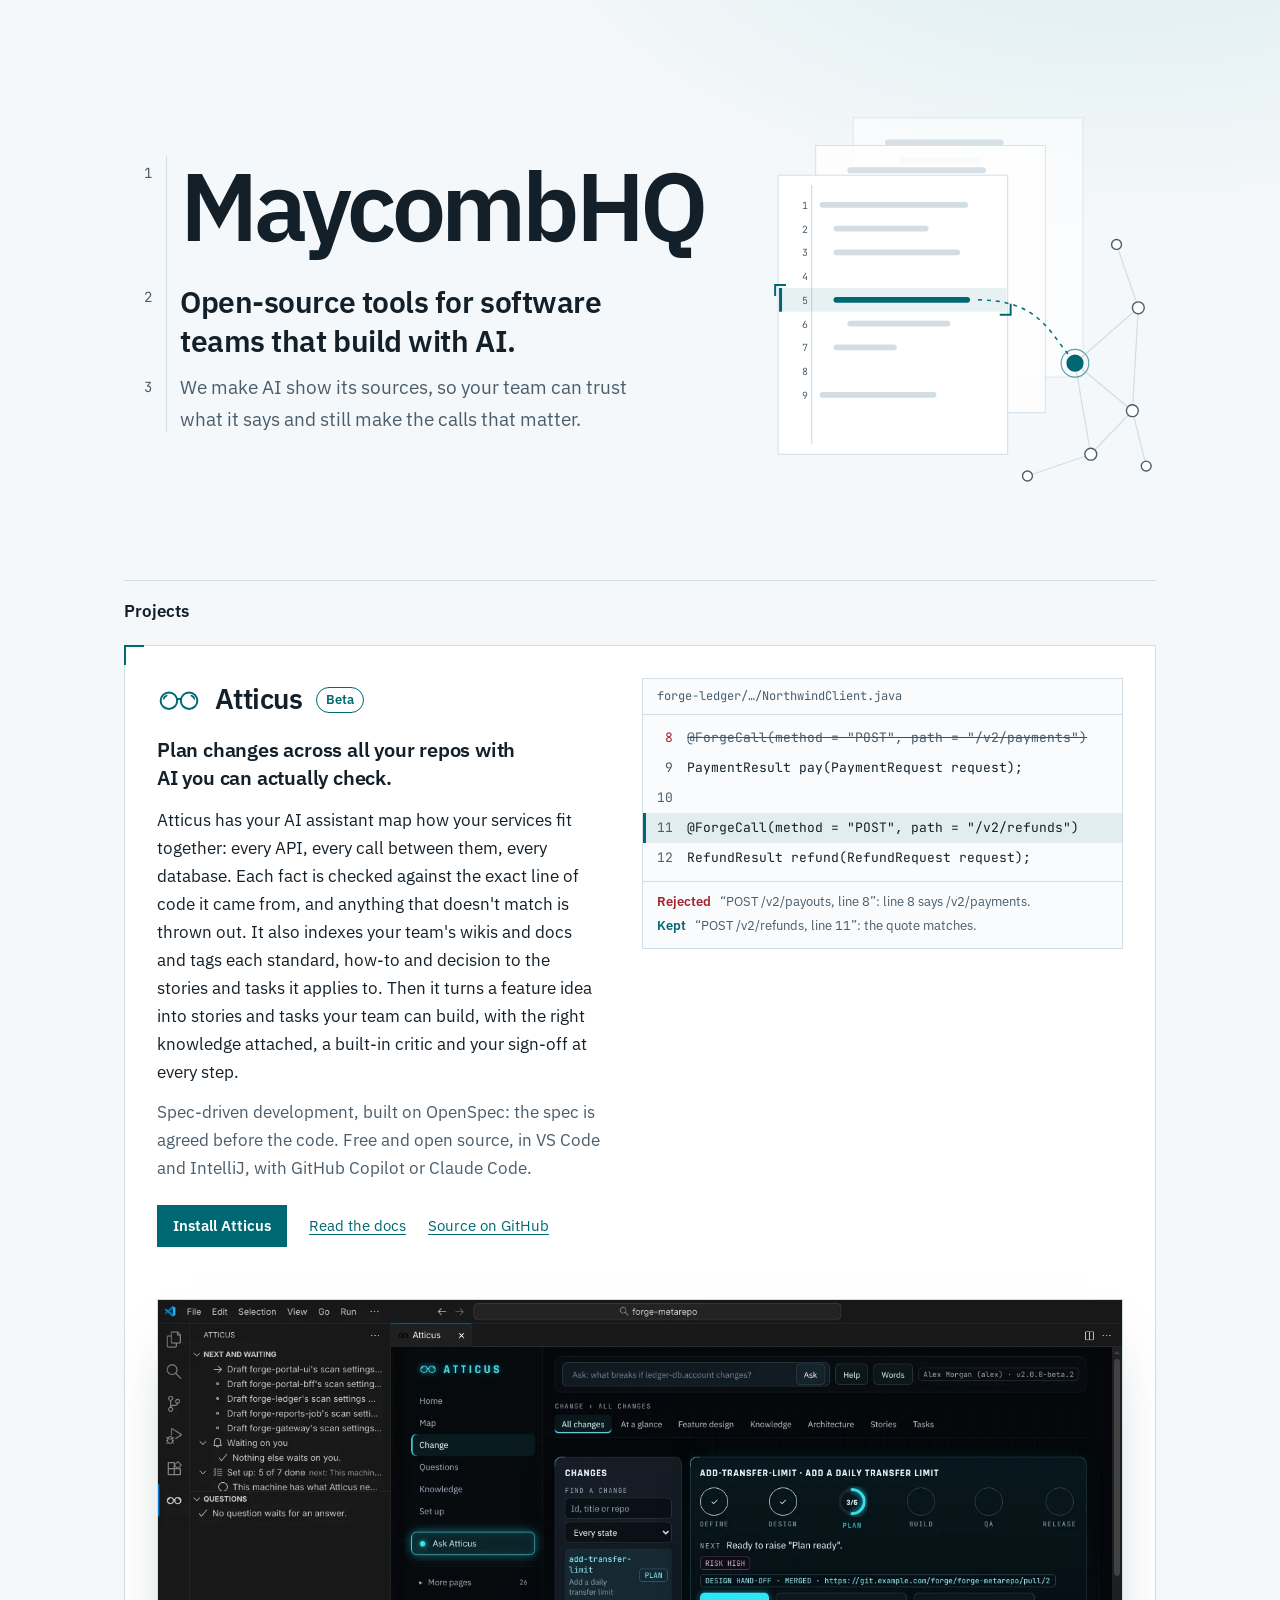
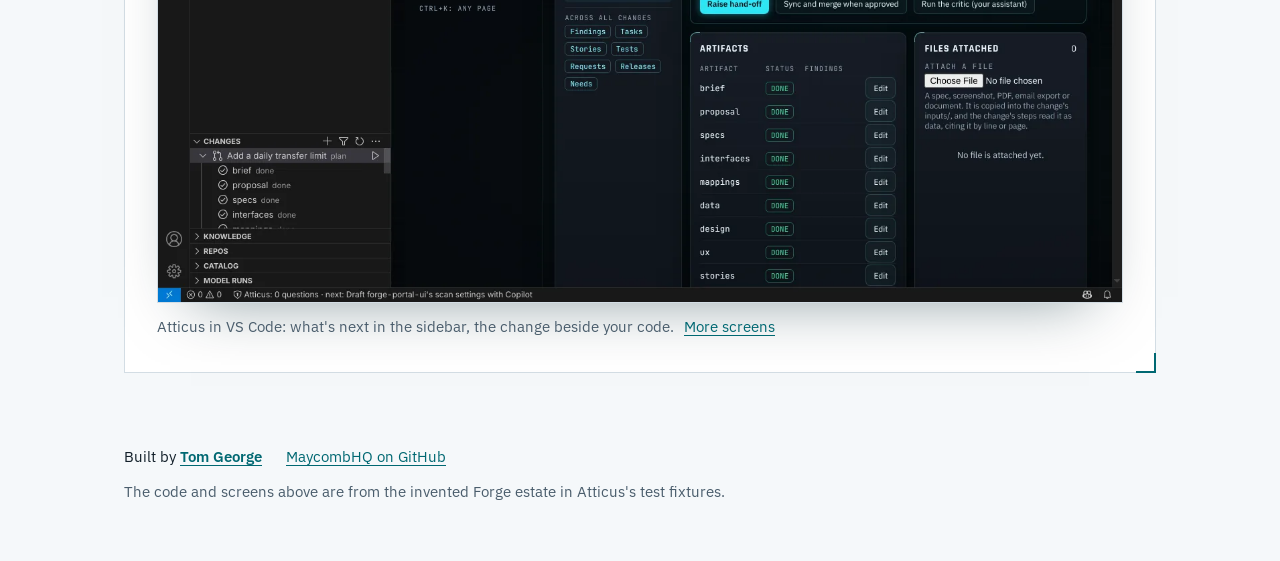
==== commit 7a4335bb: "Home: built by, not made by Co-Authored-By: Claude Opus 5.5 <noreply@anthropic.com> Claude-Session: " ====
--- a/index.html
+++ b/index.html
@@ -263,7 +263,7 @@
       <footer class="foot">
         <p class="maker">
           <span
-            >Made by
+            >Built by
             <a href="https://www.linkedin.com/in/devtomgeorge" rel="author"
               >Tom George</a
             ></span
